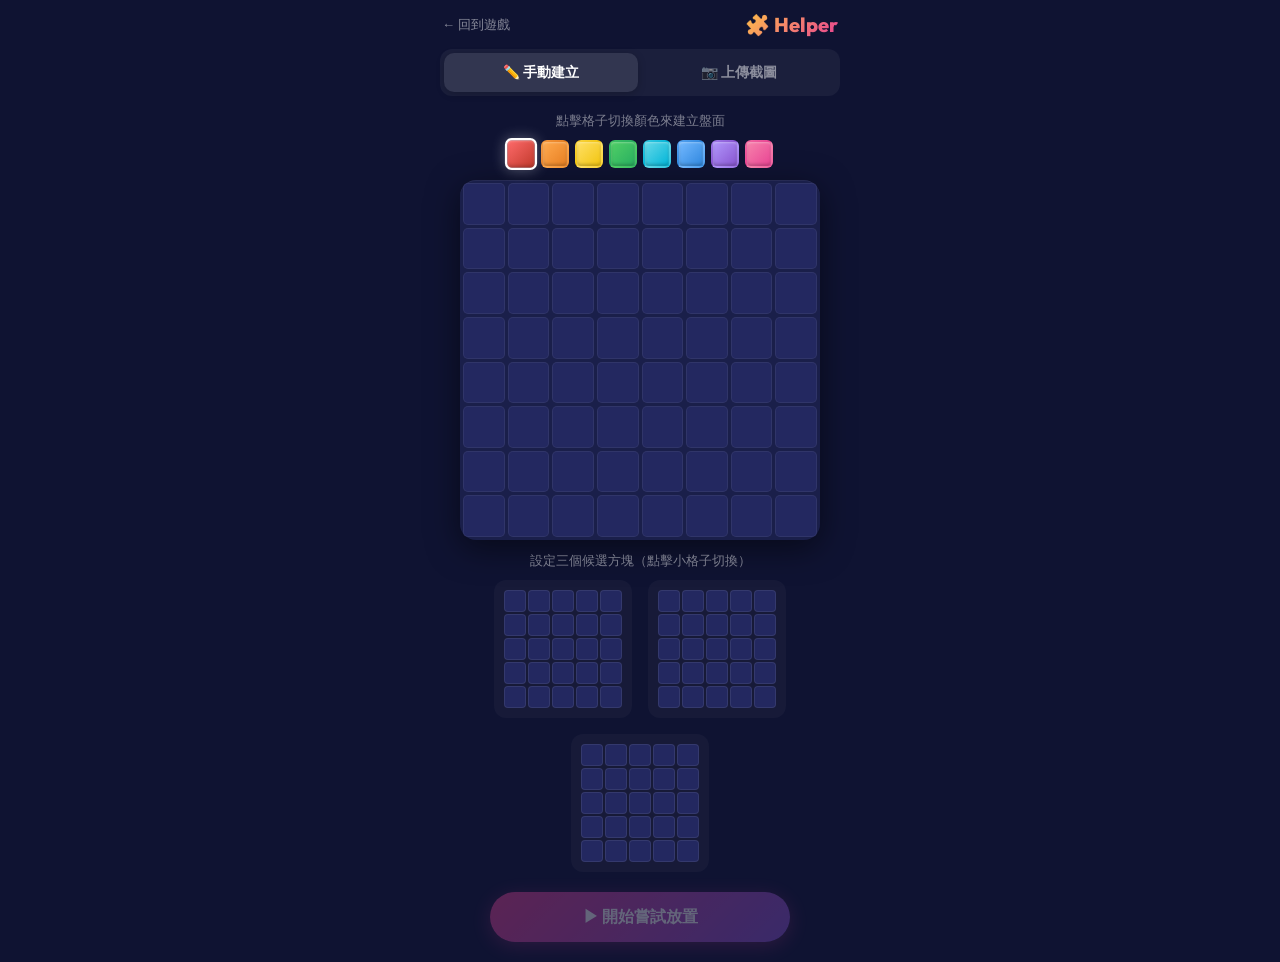
==== helper.html @ a3bdebd7 "feat: first version" ====
<!DOCTYPE html>
<html lang="zh-TW">
<head>
  <meta charset="UTF-8">
  <meta name="viewport" content="width=device-width, initial-scale=1.0, user-scalable=no">
  <title>Block Blast Helper — 輔助分析</title>
  <meta name="description" content="上傳 Block Blast 截圖或手動建立盤面，無限嘗試放置方塊，一鍵求解最佳答案。">
  <link rel="preconnect" href="https://fonts.googleapis.com">
  <link rel="preconnect" href="https://fonts.gstatic.com" crossorigin>
  <link href="https://fonts.googleapis.com/css2?family=Outfit:wght@600;800;900&family=Nunito:wght@700;800&display=swap" rel="stylesheet">
  <link rel="stylesheet" href="style.css">
  <link rel="stylesheet" href="helper.css">
</head>
<body>
  <div id="app">
    <!-- Nav -->
    <nav id="helper-nav">
      <a href="index.html" class="nav-link">← 回到遊戲</a>
      <h1 class="nav-title">🧩 Helper</h1>
    </nav>

    <!-- ========== Phase 1: Setup ========== -->
    <div id="setup-phase">
      <!-- Mode Tabs -->
      <div id="mode-tabs">
        <button class="mode-tab active" data-mode="manual">✏️ 手動建立</button>
        <button class="mode-tab" data-mode="screenshot">📷 上傳截圖</button>
      </div>

      <!-- Manual Mode -->
      <div id="manual-mode" class="mode-panel">
        <p class="mode-hint">點擊格子切換顏色來建立盤面</p>
        <!-- Color Palette -->
        <div id="color-palette"></div>
        <!-- Board Editor -->
        <div id="editor-board-wrapper">
          <div id="editor-board"></div>
        </div>
        <p class="mode-hint" style="margin-top:12px">設定三個候選方塊（點擊小格子切換）</p>
        <div id="editor-candidates">
          <div class="editor-candidate-group" data-idx="0">
            <div class="candidate-editor-grid"></div>
          </div>
          <div class="editor-candidate-group" data-idx="1">
            <div class="candidate-editor-grid"></div>
          </div>
          <div class="editor-candidate-group" data-idx="2">
            <div class="candidate-editor-grid"></div>
          </div>
        </div>
      </div>

      <!-- Screenshot Mode -->
      <div id="screenshot-mode" class="mode-panel hidden">
        <div id="upload-zone">
          <input type="file" id="screenshot-input" accept="image/*" hidden>
          <div id="upload-placeholder">
            <span class="upload-icon">📷</span>
            <p>拖放截圖到此處<br>或<strong>點擊上傳</strong></p>
            <span class="upload-hint">系統將自動偵測 8×8 棋盤</span>
          </div>
        </div>
        <!-- Analysis status -->
        <div id="analysis-status" class="hidden">
          <div id="analysis-spinner" class="mini-spinner"></div>
          <p id="analysis-text">正在自動偵測棋盤...</p>
        </div>
        <!-- Preview of detected board -->
        <div id="detected-preview" class="hidden">
          <p class="mode-hint">✅ 自動偵測完成！預覽如下，可點「套用到編輯器」修正</p>
          <div id="preview-board"></div>
          <div id="preview-actions">
            <button id="apply-detected-btn" class="ctrl-btn accent">套用到編輯器</button>
            <button id="retry-upload-btn" class="ctrl-btn small">重新上傳</button>
          </div>
        </div>
      </div>

      <!-- Start Button -->
      <button id="start-btn" class="action-btn primary" disabled>
        ▶ 開始嘗試放置
      </button>
    </div>

    <!-- ========== Phase 2: Play ========== -->
    <div id="play-phase" class="hidden">
      <!-- Board -->
      <div id="board-wrapper">
        <div id="board"></div>
        <div id="combo-text" class="hidden"></div>
        <!-- Game Over Btn (centered in board) -->
        <button id="reset-center-btn" class="action-btn primary hidden">🔄 重新嘗試</button>
      </div>

      <!-- Candidates -->
      <div id="candidates"></div>

      <!-- Controls -->
      <div id="controls">
        <button id="reset-btn" class="ctrl-btn">🔄 重置盤面</button>
        <button id="solve-btn" class="ctrl-btn accent">🤖 自動求解</button>
        <button id="back-setup-btn" class="ctrl-btn">⬅ 返回設置</button>
      </div>
    </div>

    <!-- ========== Lightbox: Step Replay ========== -->
    <div id="replay-lightbox" class="hidden">
      <div class="lightbox-content">
        <h2>✅ 放置完成！</h2>
        <div id="replay-steps"></div>
        <div id="replay-controls">
          <button id="replay-close-btn" class="action-btn primary">關閉</button>
        </div>
      </div>
    </div>

    <!-- ========== Lightbox: Solver Result ========== -->
    <div id="solver-lightbox" class="hidden">
      <div class="lightbox-content">
        <h2>🤖 最佳解法</h2>
        <div id="solver-result"></div>
        <div id="solver-controls">
          <button id="solver-apply-btn" class="action-btn primary">套用此解法</button>
          <button id="solver-close-btn" class="ctrl-btn">關閉</button>
        </div>
      </div>
    </div>

    <!-- Solving spinner -->
    <div id="solving-overlay" class="hidden">
      <div class="solving-spinner">
        <div class="spinner-ring"></div>
        <p>正在計算最佳解法...</p>
      </div>
    </div>
  </div>

  <script src="helper.js"></script>
</body>
</html>
---- style.css ----
/* ============================================================
   Block Blast — Deep Neon Arcade
   Aesthetic: Dark arcade meets candy-glass blocks
   ============================================================ */

/* --- Design Tokens --- */
:root {
  /* Scene */
  --bg-deep:    #0f1332;
  --bg-board:   #1a1f4a;
  --bg-cell:    #232860;
  --cell-border: rgba(255,255,255,0.06);

  /* Score accent */
  --accent-pink: #e84393;
  --accent-gold: #ffc048;

  /* Block palette — 8 candy-glass colours */
  --block-red:    linear-gradient(135deg, #ff6b6b 0%, #c0392b 100%);
  --block-orange: linear-gradient(135deg, #ffa94d 0%, #e67e22 100%);
  --block-yellow: linear-gradient(135deg, #ffe066 0%, #f1c40f 100%);
  --block-green:  linear-gradient(135deg, #51cf66 0%, #27ae60 100%);
  --block-cyan:   linear-gradient(135deg, #66d9e8 0%, #00b4d8 100%);
  --block-blue:   linear-gradient(135deg, #74b9ff 0%, #2e86de 100%);
  --block-purple: linear-gradient(135deg, #b197fc 0%, #8854d0 100%);
  --block-pink:   linear-gradient(135deg, #f783ac 0%, #e84393 100%);

  /* Spacing */
  --gap: 3px;
  --radius-cell: 5px;
  --radius-lg: 16px;

  /* Typography */
  --font-display: 'Outfit', sans-serif;
  --font-body:    'Nunito', sans-serif;
}

/* --- Reset --- */
*, *::before, *::after { box-sizing: border-box; margin: 0; padding: 0; }

html {
  -webkit-tap-highlight-color: transparent;
  touch-action: manipulation;
}

body {
  font-family: var(--font-body);
  background: var(--bg-deep);
  color: #fff;
  min-height: 100dvh;
  display: flex;
  justify-content: center;
  overflow: hidden;
  user-select: none;
  -webkit-user-select: none;
}

/* --- App Container --- */
#app {
  width: 100%;
  max-width: 420px;
  display: flex;
  flex-direction: column;
  align-items: center;
  padding: 12px 8px 20px;
  position: relative;
  min-height: 100dvh;
}

/* --- Header --- */
#header {
  width: 100%;
  display: flex;
  flex-direction: column;
  align-items: center;
  gap: 4px;
  margin-bottom: 12px;
}

#score-badge {
  display: flex;
  align-items: center;
  gap: 6px;
  color: var(--accent-gold);
  font-family: var(--font-display);
  font-weight: 700;
  font-size: 14px;
}

.crown-icon { filter: drop-shadow(0 0 4px rgba(255,192,72,0.5)); }

#score-display {
  position: relative;
}

#score {
  font-family: var(--font-display);
  font-weight: 900;
  font-size: 56px;
  line-height: 1;
  background: linear-gradient(180deg, #fff 40%, #c8b6ff 100%);
  -webkit-background-clip: text;
  -webkit-text-fill-color: transparent;
  background-clip: text;
  filter: drop-shadow(0 2px 12px rgba(136,84,208,0.35));
}

/* --- Board --- */
#board-wrapper {
  position: relative;
  width: 100%;
  aspect-ratio: 1;
  max-width: 400px;
  margin-bottom: 20px;
}

#board {
  width: 100%;
  height: 100%;
  display: grid;
  grid-template-columns: repeat(8, 1fr);
  grid-template-rows: repeat(8, 1fr);
  gap: var(--gap);
  background: var(--bg-board);
  border-radius: var(--radius-lg);
  padding: var(--gap);
  box-shadow:
    0 8px 32px rgba(0,0,0,0.5),
    inset 0 1px 0 rgba(255,255,255,0.05);
}

.cell {
  background: var(--bg-cell);
  border-radius: var(--radius-cell);
  border: 1px solid var(--cell-border);
  transition: background 0.1s, transform 0.15s, box-shadow 0.15s;
  position: relative;
}

/* Filled cell — colour set via inline style */
.cell.filled {
  border-color: rgba(255,255,255,0.15);
  box-shadow:
    inset 0 1px 2px rgba(255,255,255,0.35),
    inset 0 -2px 3px rgba(0,0,0,0.2),
    0 1px 4px rgba(0,0,0,0.3);
}

/* Preview: valid */
.cell.preview-valid {
  box-shadow:
    inset 0 0 8px rgba(255,255,255,0.25),
    0 0 6px rgba(81,207,102,0.4);
  border-color: rgba(81,207,102,0.6);
}

/* Preview: invalid */
.cell.preview-invalid {
  box-shadow:
    inset 0 0 6px rgba(255,107,107,0.3);
  border-color: rgba(255,107,107,0.4);
}

/* Clear flash */
.cell.clearing {
  animation: cellClear 0.35s ease-out forwards;
}

@keyframes cellClear {
  0%   { transform: scale(1); opacity: 1; }
  50%  { transform: scale(1.15); opacity: 0.7; filter: brightness(1.8); }
  100% { transform: scale(0.85); opacity: 0; }
}

/* --- Combo Text --- */
#combo-text {
  position: absolute;
  top: 50%;
  left: 50%;
  transform: translate(-50%, -50%);
  font-family: var(--font-display);
  font-weight: 900;
  font-size: 42px;
  color: var(--accent-gold);
  text-shadow: 0 0 20px rgba(255,192,72,0.6);
  pointer-events: none;
  z-index: 10;
  opacity: 0;
}

#combo-text.show {
  animation: comboPopup 0.8s ease-out forwards;
}

@keyframes comboPopup {
  0%   { opacity: 0; transform: translate(-50%, -50%) scale(0.5); }
  30%  { opacity: 1; transform: translate(-50%, -50%) scale(1.2); }
  70%  { opacity: 1; transform: translate(-50%, -60%) scale(1); }
  100% { opacity: 0; transform: translate(-50%, -80%) scale(0.9); }
}

.hidden { display: none !important; }

/* --- Candidates --- */
#candidates {
  display: flex;
  justify-content: center;
  align-items: flex-start;
  gap: 16px;
  width: 100%;
  max-width: 400px;
  padding: 8px 0;
  flex-wrap: nowrap;
  min-height: 100px;
}

.candidate {
  display: grid;
  gap: 2px;
  padding: 8px;
  border-radius: 12px;
  cursor: grab;
  transition: transform 0.15s, box-shadow 0.15s;
  touch-action: none;
  flex-shrink: 0;
}

.candidate:active { cursor: grabbing; }

.candidate:hover {
  transform: scale(1.06);
  box-shadow: 0 4px 16px rgba(136,84,208,0.3);
}

.candidate.used {
  opacity: 0.15;
  pointer-events: none;
  transform: scale(0.85);
}

.candidate .mini-cell {
  width: 28px;
  height: 28px;
  border-radius: 4px;
  box-shadow:
    inset 0 1px 2px rgba(255,255,255,0.3),
    inset 0 -2px 3px rgba(0,0,0,0.2);
}

.candidate .mini-cell.empty {
  background: transparent;
  box-shadow: none;
}

/* Dragging ghost */
.drag-ghost {
  position: fixed;
  pointer-events: none;
  z-index: 1000;
  opacity: 0.85;
  display: grid;
  gap: 2px;
  transform: translate(-50%, -50%);
  filter: drop-shadow(0 4px 12px rgba(0,0,0,0.5));
}

.drag-ghost .mini-cell {
  border-radius: 4px;
  box-shadow:
    inset 0 1px 2px rgba(255,255,255,0.3),
    inset 0 -2px 3px rgba(0,0,0,0.2);
}

/* --- Game Over --- */
#game-over {
  position: fixed;
  inset: 0;
  z-index: 100;
  background: rgba(15,19,50,0.92);
  display: flex;
  align-items: center;
  justify-content: center;
  animation: fadeIn 0.3s ease-out;
}

@keyframes fadeIn {
  from { opacity: 0; }
  to   { opacity: 1; }
}

.overlay-content {
  text-align: center;
  display: flex;
  flex-direction: column;
  align-items: center;
  gap: 12px;
}

.overlay-content h2 {
  font-family: var(--font-display);
  font-weight: 900;
  font-size: 36px;
  color: var(--accent-pink);
  text-shadow: 0 0 24px rgba(232,67,147,0.5);
}

.final-score-label {
  font-size: 14px;
  text-transform: uppercase;
  letter-spacing: 3px;
  opacity: 0.6;
}

.final-score {
  font-family: var(--font-display);
  font-weight: 900;
  font-size: 64px;
  line-height: 1;
  color: var(--accent-gold);
  text-shadow: 0 0 20px rgba(255,192,72,0.5);
}

#restart-btn {
  margin-top: 16px;
  padding: 14px 48px;
  font-family: var(--font-display);
  font-weight: 800;
  font-size: 18px;
  color: #fff;
  background: linear-gradient(135deg, var(--accent-pink), #8854d0);
  border: none;
  border-radius: 40px;
  cursor: pointer;
  box-shadow: 0 4px 20px rgba(232,67,147,0.4);
  transition: transform 0.15s, box-shadow 0.15s;
}

#restart-btn:hover {
  transform: scale(1.05);
  box-shadow: 0 6px 28px rgba(232,67,147,0.55);
}

#restart-btn:active {
  transform: scale(0.97);
}

/* --- Responsive tweaks --- */
@media (max-width: 440px) {
  #app { padding: 8px 4px 12px; }
  #score { font-size: 44px; }
  .candidate .mini-cell { width: 24px; height: 24px; }
  #candidates { gap: 10px; }
}

@media (max-width: 360px) {
  .candidate .mini-cell { width: 20px; height: 20px; }
  #score { font-size: 36px; }
}
---- helper.css ----
/* ============================================================
   Block Blast Helper — Styles
   (Extends style.css design tokens)
   ============================================================ */

/* --- Nav --- */
#helper-nav {
  width: 100%;
  display: flex;
  align-items: center;
  justify-content: space-between;
  padding: 0 4px 12px;
}

.nav-link {
  color: rgba(255,255,255,0.5);
  text-decoration: none;
  font-size: 13px;
  font-family: var(--font-body);
  transition: color 0.2s;
}
.nav-link:hover { color: #fff; }

.nav-title {
  font-family: var(--font-display);
  font-weight: 800;
  font-size: 20px;
  background: linear-gradient(135deg, var(--accent-gold), var(--accent-pink));
  -webkit-background-clip: text;
  -webkit-text-fill-color: transparent;
  background-clip: text;
}

/* --- Mode Tabs --- */
#mode-tabs {
  display: flex;
  gap: 4px;
  width: 100%;
  max-width: 400px;
  background: rgba(255,255,255,0.05);
  border-radius: 12px;
  padding: 4px;
  margin-bottom: 16px;
}

.mode-tab {
  flex: 1;
  padding: 10px 8px;
  background: transparent;
  border: none;
  border-radius: 10px;
  color: rgba(255,255,255,0.5);
  font-family: var(--font-display);
  font-weight: 700;
  font-size: 14px;
  cursor: pointer;
  transition: all 0.2s;
}

.mode-tab.active {
  background: rgba(255,255,255,0.1);
  color: #fff;
  box-shadow: 0 2px 8px rgba(0,0,0,0.2);
}

.mode-tab:hover:not(.active) {
  color: rgba(255,255,255,0.75);
}

/* --- Mode Panels --- */
.mode-panel {
  width: 100%;
  max-width: 400px;
}

.mode-hint {
  text-align: center;
  font-size: 13px;
  color: rgba(255,255,255,0.45);
  margin-bottom: 10px;
}

/* --- Color Palette --- */
#color-palette {
  display: flex;
  justify-content: center;
  gap: 6px;
  margin-bottom: 12px;
  flex-wrap: wrap;
}

.palette-swatch {
  width: 28px;
  height: 28px;
  border-radius: 6px;
  cursor: pointer;
  border: 2px solid transparent;
  transition: transform 0.15s, border-color 0.15s;
  box-shadow: inset 0 1px 2px rgba(255,255,255,0.3),
              inset 0 -2px 3px rgba(0,0,0,0.2);
}

.palette-swatch:hover { transform: scale(1.15); }
.palette-swatch.active {
  border-color: #fff;
  transform: scale(1.15);
  box-shadow: 0 0 12px rgba(255,255,255,0.3),
              inset 0 1px 2px rgba(255,255,255,0.3),
              inset 0 -2px 3px rgba(0,0,0,0.2);
}

/* --- Editor Board --- */
#editor-board-wrapper {
  width: 100%;
  aspect-ratio: 1;
  max-width: 360px;
  margin: 0 auto;
}

#editor-board {
  width: 100%;
  height: 100%;
  display: grid;
  grid-template-columns: repeat(8, 1fr);
  grid-template-rows: repeat(8, 1fr);
  gap: var(--gap);
  background: var(--bg-board);
  border-radius: var(--radius-lg);
  padding: var(--gap);
  box-shadow: 0 8px 32px rgba(0,0,0,0.5),
              inset 0 1px 0 rgba(255,255,255,0.05);
}

#editor-board .cell {
  cursor: pointer;
  transition: background 0.1s, transform 0.1s;
  touch-action: none;
}

#editor-board .cell:hover {
  transform: scale(1.05);
  border-color: rgba(255,255,255,0.2);
}

/* --- Editor Candidates --- */
#editor-candidates {
  display: flex;
  justify-content: center;
  gap: 16px;
  width: 100%;
  flex-wrap: wrap;
}

.editor-candidate-group {
  display: flex;
  flex-direction: column;
  align-items: center;
  gap: 6px;
  background: rgba(255,255,255,0.03);
  border-radius: 12px;
  padding: 10px;
}



.candidate-editor-grid {
  display: grid;
  gap: 2px;
}

.candidate-editor-grid .mini-cell {
  width: 22px;
  height: 22px;
  border-radius: 4px;
  cursor: pointer;
  background: var(--bg-cell);
  border: 1px solid rgba(255,255,255,0.08);
  transition: background 0.1s, transform 0.1s;
  touch-action: none;
}

.candidate-editor-grid .mini-cell:hover {
  transform: scale(1.1);
  border-color: rgba(255,255,255,0.2);
}

.candidate-editor-grid .mini-cell.active {
  border-color: rgba(255,255,255,0.2);
  box-shadow: inset 0 1px 2px rgba(255,255,255,0.3),
              inset 0 -2px 3px rgba(0,0,0,0.2);
}

/* --- Upload Zone --- */
#upload-zone {
  width: 100%;
  min-height: 200px;
  border: 2px dashed rgba(255,255,255,0.15);
  border-radius: 16px;
  display: flex;
  align-items: center;
  justify-content: center;
  position: relative;
  overflow: hidden;
  transition: border-color 0.2s, background 0.2s;
  cursor: pointer;
  margin-bottom: 12px;
}

#upload-zone.dragover {
  border-color: var(--accent-gold);
  background: rgba(255,192,72,0.05);
}

#upload-placeholder {
  text-align: center;
  color: rgba(255,255,255,0.4);
  font-size: 14px;
  line-height: 1.6;
}

.upload-icon {
  font-size: 48px;
  display: block;
  margin-bottom: 8px;
}

#upload-placeholder strong {
  color: var(--accent-gold);
}

.upload-hint {
  display: block;
  margin-top: 8px;
  font-size: 12px;
  color: rgba(255,255,255,0.3);
}

/* --- Analysis Status --- */
#analysis-status {
  display: flex;
  align-items: center;
  justify-content: center;
  gap: 10px;
  padding: 14px;
  margin-bottom: 12px;
  background: rgba(255,255,255,0.04);
  border-radius: 12px;
}

#analysis-status p {
  font-size: 13px;
  color: rgba(255,255,255,0.6);
  font-family: var(--font-display);
  font-weight: 700;
}

.mini-spinner {
  width: 20px;
  height: 20px;
  border: 3px solid rgba(255,255,255,0.1);
  border-top-color: var(--accent-gold);
  border-radius: 50%;
  animation: spin 0.8s linear infinite;
  flex-shrink: 0;
}

/* --- Detected Preview --- */
#detected-preview {
  width: 100%;
  display: flex;
  flex-direction: column;
  align-items: center;
  gap: 12px;
}

#preview-board {
  width: 100%;
  max-width: 280px;
  aspect-ratio: 1;
  display: grid;
  grid-template-columns: repeat(8, 1fr);
  grid-template-rows: repeat(8, 1fr);
  gap: 2px;
  background: var(--bg-board);
  border-radius: var(--radius-lg);
  padding: 4px;
  box-shadow: 0 4px 16px rgba(0,0,0,0.4);
}

#preview-board .preview-cell {
  border-radius: var(--radius-cell);
  background: var(--bg-cell);
  border: 1px solid var(--cell-border);
}

#preview-board .preview-cell.filled {
  border-color: rgba(255,255,255,0.15);
  box-shadow: inset 0 1px 2px rgba(255,255,255,0.3),
              inset 0 -2px 3px rgba(0,0,0,0.2);
}

#preview-actions {
  display: flex;
  gap: 8px;
  justify-content: center;
  flex-wrap: wrap;
}

#calibration-instructions {
  text-align: center;
  font-size: 13px;
  color: rgba(255,255,255,0.6);
  margin-bottom: 8px;
}

#calibration-instructions strong {
  color: var(--accent-gold);
}

/* --- Buttons --- */
.action-btn {
  padding: 14px 40px;
  font-family: var(--font-display);
  font-weight: 800;
  font-size: 16px;
  color: #fff;
  border: none;
  border-radius: 40px;
  cursor: pointer;
  transition: transform 0.15s, box-shadow 0.15s, opacity 0.15s;
  display: inline-flex;
  align-items: center;
  gap: 8px;
}

.action-btn.primary {
  background: linear-gradient(135deg, var(--accent-pink), #8854d0);
  box-shadow: 0 4px 20px rgba(232,67,147,0.4);
}

.action-btn.primary:hover {
  transform: scale(1.05);
  box-shadow: 0 6px 28px rgba(232,67,147,0.55);
}

.action-btn.primary:active { transform: scale(0.97); }

.action-btn:disabled {
  opacity: 0.35;
  cursor: not-allowed;
  transform: none !important;
}

.ctrl-btn {
  padding: 10px 20px;
  font-family: var(--font-display);
  font-weight: 700;
  font-size: 13px;
  color: rgba(255,255,255,0.7);
  background: rgba(255,255,255,0.08);
  border: 1px solid rgba(255,255,255,0.1);
  border-radius: 10px;
  cursor: pointer;
  transition: all 0.15s;
}

.ctrl-btn:hover {
  background: rgba(255,255,255,0.12);
  color: #fff;
}

.ctrl-btn.accent {
  background: linear-gradient(135deg, #2e86de, #8854d0);
  color: #fff;
  border: none;
  box-shadow: 0 2px 12px rgba(46,134,222,0.3);
}

.ctrl-btn.accent:hover {
  transform: scale(1.04);
  box-shadow: 0 4px 16px rgba(46,134,222,0.45);
}

.ctrl-btn.small {
  padding: 6px 14px;
  font-size: 12px;
}

#start-btn {
  margin-top: 20px;
  width: 100%;
  max-width: 300px;
  justify-content: center;
}

#setup-phase {
  display: flex;
  flex-direction: column;
  align-items: center;
  width: 100%;
}

/* --- Play Phase --- */
#play-phase {
  width: 100%;
  display: flex;
  flex-direction: column;
  align-items: center;
}

#controls {
  display: flex;
  gap: 8px;
  margin-top: 16px;
  flex-wrap: wrap;
  justify-content: center;
}

/* Reset button centered in board */
#reset-center-btn {
  position: absolute;
  top: 50%;
  left: 50%;
  transform: translate(-50%, -50%);
  z-index: 20;
  animation: fadeIn 0.3s ease-out;
}

/* --- Lightbox --- */
#replay-lightbox,
#solver-lightbox {
  position: fixed;
  inset: 0;
  z-index: 200;
  background: rgba(15,19,50,0.95);
  display: flex;
  align-items: center;
  justify-content: center;
  animation: fadeIn 0.3s ease-out;
  padding: 20px;
  overflow-y: auto;
}

.lightbox-content {
  background: var(--bg-board);
  border-radius: 20px;
  padding: 28px 24px;
  max-width: 420px;
  width: 100%;
  max-height: 90vh;
  overflow-y: auto;
  box-shadow: 0 16px 48px rgba(0,0,0,0.6);
}

.lightbox-content h2 {
  font-family: var(--font-display);
  font-weight: 900;
  font-size: 24px;
  text-align: center;
  margin-bottom: 20px;
  background: linear-gradient(135deg, var(--accent-gold), var(--accent-pink));
  -webkit-background-clip: text;
  -webkit-text-fill-color: transparent;
  background-clip: text;
}

/* Replay Steps */
.replay-step {
  margin-bottom: 20px;
  padding-bottom: 16px;
  border-bottom: 1px solid rgba(255,255,255,0.08);
}

.replay-step:last-child { border-bottom: none; }

.replay-step-header {
  font-family: var(--font-display);
  font-weight: 700;
  font-size: 14px;
  color: var(--accent-gold);
  margin-bottom: 8px;
}

.replay-step-info {
  font-size: 12px;
  color: rgba(255,255,255,0.5);
  margin-bottom: 8px;
}

.replay-mini-board {
  display: grid;
  grid-template-columns: repeat(8, 1fr);
  grid-template-rows: repeat(8, 1fr);
  gap: 1px;
  width: 100%;
  max-width: 200px;
  aspect-ratio: 1;
  background: rgba(0,0,0,0.3);
  border-radius: 8px;
  overflow: hidden;
  margin: 0 auto;
}

.replay-mini-board .mini-board-cell {
  width: 100%;
  aspect-ratio: 1;
  background: var(--bg-cell);
}

.replay-mini-board .mini-board-cell.filled {
  box-shadow: inset 0 1px 1px rgba(255,255,255,0.2);
}

.replay-mini-board .mini-board-cell.just-placed {
  border: 1px solid rgba(255,255,255,0.5);
}

#replay-controls,
#solver-controls {
  display: flex;
  gap: 8px;
  justify-content: center;
  margin-top: 16px;
}

/* --- Solving Overlay --- */
#solving-overlay {
  position: fixed;
  inset: 0;
  z-index: 300;
  background: rgba(15,19,50,0.9);
  display: flex;
  align-items: center;
  justify-content: center;
}

.solving-spinner {
  text-align: center;
}

.spinner-ring {
  width: 48px;
  height: 48px;
  border: 4px solid rgba(255,255,255,0.1);
  border-top-color: var(--accent-gold);
  border-radius: 50%;
  animation: spin 0.8s linear infinite;
  margin: 0 auto 16px;
}

@keyframes spin {
  to { transform: rotate(360deg); }
}

.solving-spinner p {
  font-family: var(--font-display);
  font-weight: 700;
  font-size: 14px;
  color: rgba(255,255,255,0.6);
}

/* --- Board dim on game over --- */
#board-wrapper.game-over #board {
  opacity: 0.4;
  pointer-events: none;
}

/* --- Responsive --- */
@media (max-width: 440px) {
  .candidate-editor-grid .mini-cell { width: 24px; height: 24px; }
  .palette-swatch { width: 24px; height: 24px; }
  #controls { gap: 6px; }
  .ctrl-btn { padding: 8px 14px; font-size: 12px; }
}

@media (max-width: 360px) {
  .candidate-editor-grid .mini-cell { width: 20px; height: 20px; }
  .palette-swatch { width: 22px; height: 22px; }
}
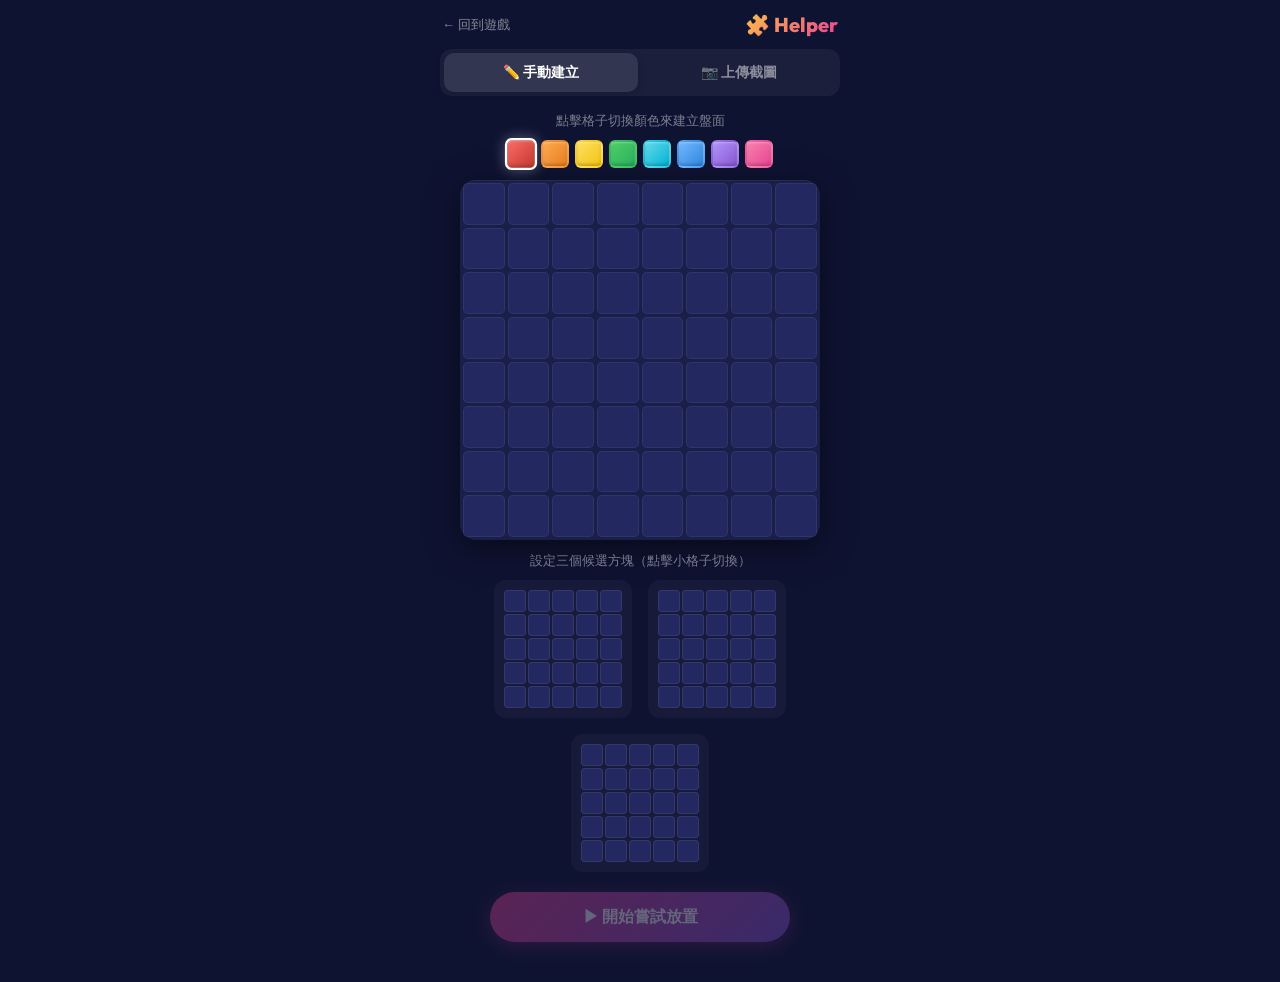
==== commit 9542b129: "feat: Add auto-detection and display of candidate pieces below the main board preview" ====
--- a/helper.html
+++ b/helper.html
@@ -69,6 +69,7 @@
         <div id="detected-preview" class="hidden">
           <p class="mode-hint">✅ 自動偵測完成！預覽如下，可點「套用到編輯器」修正</p>
           <div id="preview-board"></div>
+          <div id="preview-candidates" class="hidden"></div>
           <div id="preview-actions">
             <button id="apply-detected-btn" class="ctrl-btn accent">套用到編輯器</button>
             <button id="retry-upload-btn" class="ctrl-btn small">重新上傳</button>
--- a/helper.css
+++ b/helper.css
@@ -2,6 +2,18 @@
    Block Blast Helper — Styles
    (Extends style.css design tokens)
    ============================================================ */
+
+/* --- Helper page: allow scrolling on mobile --- */
+body {
+  overflow: visible;
+  overflow-y: auto;
+  min-height: 100dvh;
+}
+
+#app {
+  min-height: auto;
+  padding-bottom: 40px;
+}
 
 /* --- Nav --- */
 #helper-nav {
@@ -299,6 +311,40 @@
               inset 0 -2px 3px rgba(0,0,0,0.2);
 }
 
+#preview-candidates {
+  display: flex;
+  gap: 12px;
+  justify-content: center;
+  align-items: flex-start;
+  flex-wrap: wrap;
+  margin: 8px 0;
+}
+
+.preview-cand-group {
+  background: rgba(0,0,0,0.3);
+  border-radius: var(--radius-md);
+  padding: 6px;
+}
+
+.preview-cand-grid {
+  display: grid;
+  gap: 2px;
+}
+
+.preview-cand-cell {
+  width: 18px;
+  height: 18px;
+  border-radius: 3px;
+  background: var(--bg-cell);
+  border: 1px solid var(--cell-border);
+}
+
+.preview-cand-cell.filled {
+  border-color: rgba(255,255,255,0.15);
+  box-shadow: inset 0 1px 2px rgba(255,255,255,0.3),
+              inset 0 -2px 3px rgba(0,0,0,0.2);
+}
+
 #preview-actions {
   display: flex;
   gap: 8px;
@@ -512,7 +558,22 @@
 }
 
 .replay-mini-board .mini-board-cell.just-placed {
-  border: 1px solid rgba(255,255,255,0.5);
+  border: 2px solid #ffc048;
+  box-shadow: 0 0 6px rgba(255,192,72,0.6), inset 0 0 4px rgba(255,192,72,0.25);
+}
+
+/* Cleared cells: white empty outline to indicate removal */
+.replay-mini-board .mini-board-cell.cleared {
+  background: transparent !important;
+  border: 1.5px solid rgba(255,255,255,0.5);
+  box-shadow: none !important;
+}
+
+/* Cell that was BOTH placed and cleared: gold border + no fill */
+.replay-mini-board .mini-board-cell.just-placed.cleared {
+  background: transparent !important;
+  border: 2px solid #ffc048;
+  box-shadow: 0 0 6px rgba(255,192,72,0.6) !important;
 }
 
 #replay-controls,
